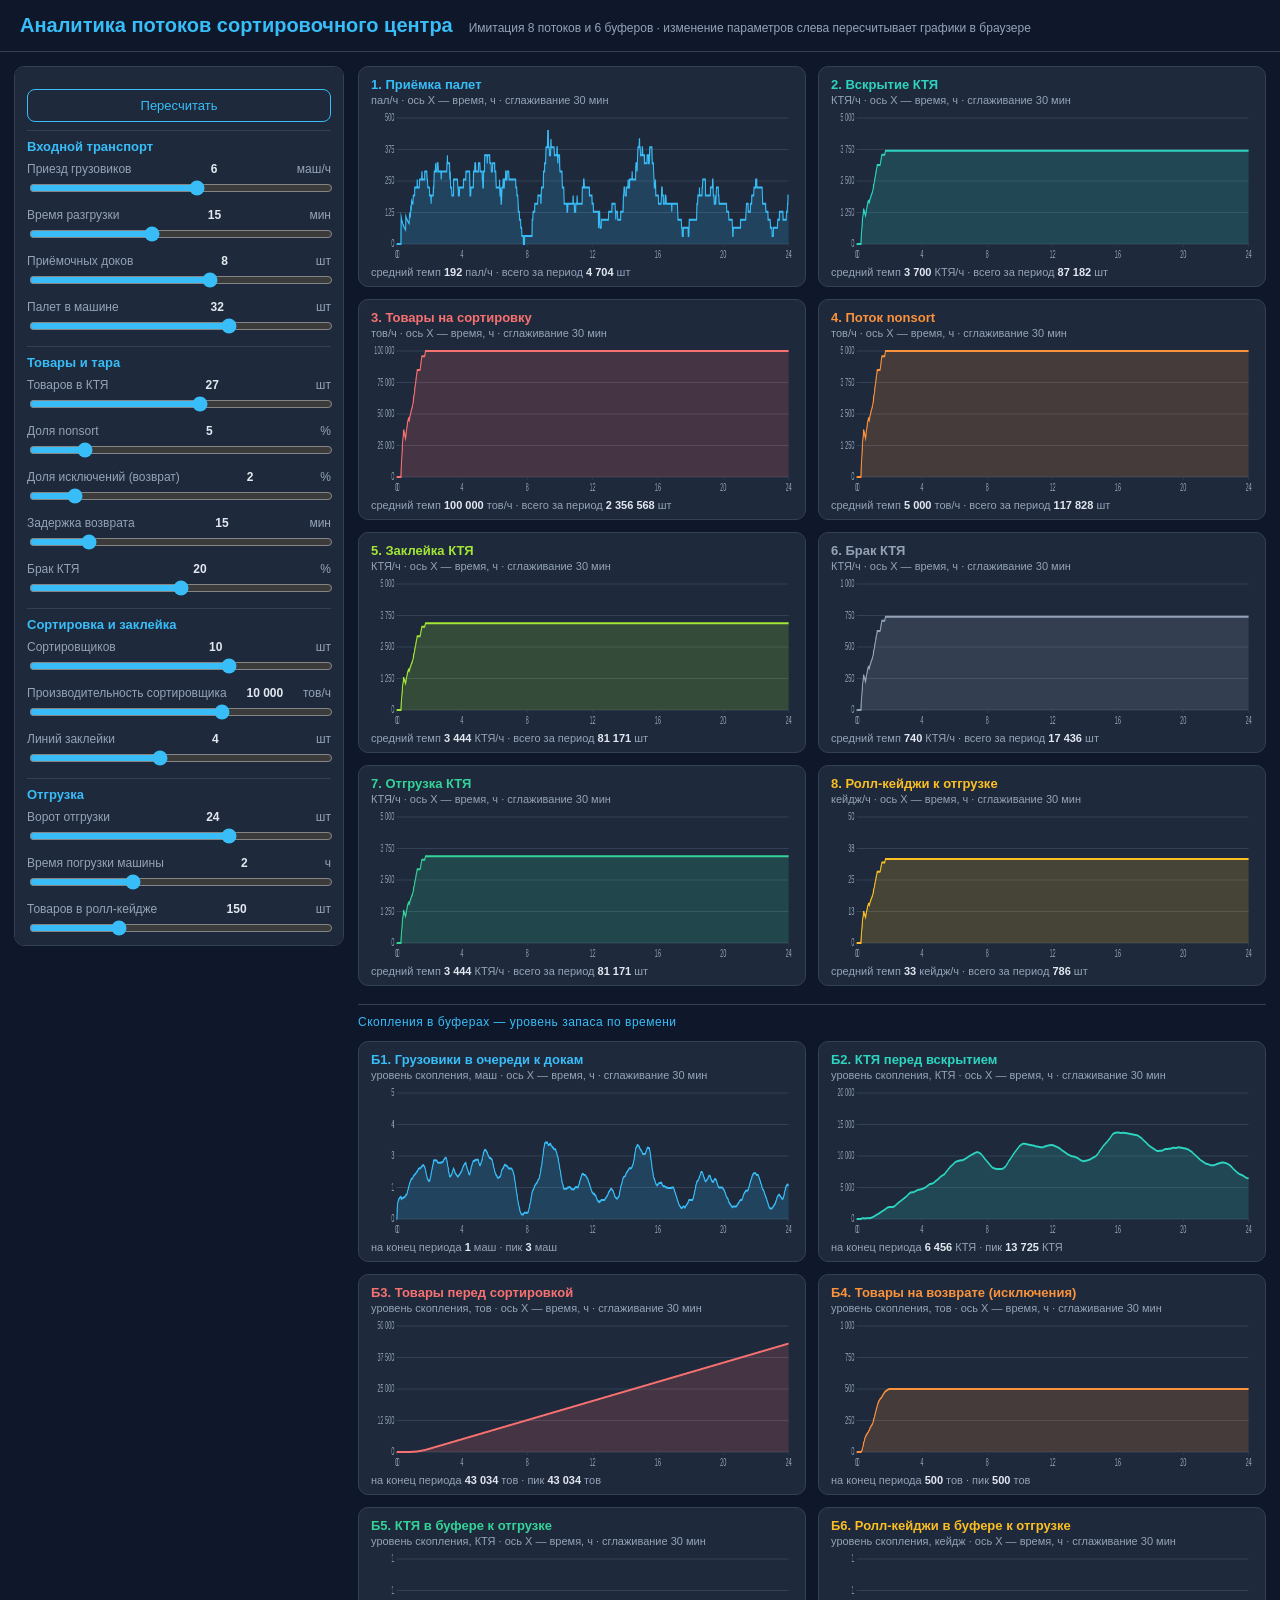
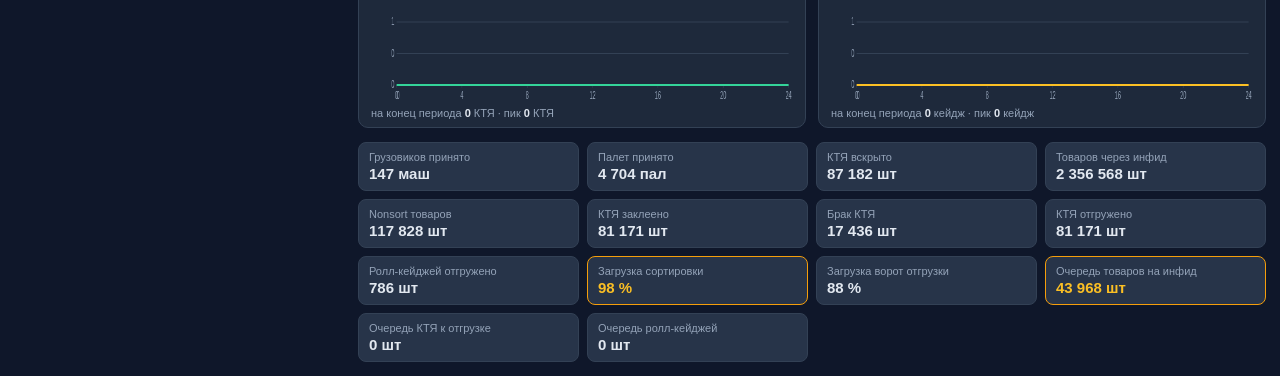
==== versions/01.08.26/resources/specification-artifacts/graph-analitics/index.html @ 2f0e7303 "add version 01.08.26" ====
<!DOCTYPE html>
<html lang="ru">
<head>
<meta charset="utf-8">
<meta name="viewport" content="width=device-width, initial-scale=1">
<title>Аналитика потоков сортировочного центра</title>
<style>
  :root{
    --bg:#0f172a; --panel:#1e293b; --panel2:#273449; --line:#334155;
    --text:#e2e8f0; --muted:#94a3b8; --accent:#38bdf8;
  }
  *{box-sizing:border-box}
  body{margin:0;font-family:"Segoe UI",Arial,sans-serif;background:var(--bg);color:var(--text)}
  header{padding:14px 20px;border-bottom:1px solid var(--line);display:flex;align-items:baseline;gap:16px;flex-wrap:wrap}
  header h1{margin:0;font-size:20px;color:var(--accent)}
  header p{margin:0;font-size:12px;color:var(--muted)}
  .layout{display:flex;gap:14px;padding:14px;align-items:flex-start;flex-wrap:wrap}
  aside{width:330px;flex-shrink:0;background:var(--panel);border:1px solid var(--line);border-radius:10px;padding:12px;position:sticky;top:10px;max-height:calc(100vh - 20px);overflow-y:auto}
  aside h2{margin:0 0 6px;font-size:13px;color:var(--accent)}
  .grp{border-top:1px solid var(--line);padding-top:8px;margin-top:8px}
  .ctrl{margin:8px 0}
  .ctrl label{display:flex;justify-content:space-between;font-size:12px;color:var(--muted);margin-bottom:2px}
  .ctrl label b{color:var(--text)}
  .ctrl input[type=range]{width:100%;accent-color:var(--accent)}
  .chk{font-size:12px;color:var(--muted);display:flex;align-items:center;gap:6px;margin:6px 0}
  .chk input{accent-color:var(--accent)}
  main{flex:1;min-width:640px}
  .grid{display:grid;grid-template-columns:repeat(auto-fill,minmax(380px,1fr));gap:12px}
  .sec{grid-column:1/-1;margin:6px 0 0;font-size:12px;color:var(--accent);letter-spacing:.5px;border-top:1px solid var(--line);padding-top:10px}
  .card{background:var(--panel);border:1px solid var(--line);border-radius:10px;padding:10px 12px 8px;position:relative}
  .card h3{margin:0 0 2px;font-size:13px;font-weight:600}
  .card .sub{font-size:11px;color:var(--muted);margin-bottom:6px}
  .card canvas{width:100%;height:150px;display:block;cursor:crosshair}
  .card .sum{font-size:11px;color:var(--muted);margin-top:4px}
  .card .sum b{color:var(--text)}
  #tooltip{position:fixed;pointer-events:none;background:#0b1220;border:1px solid var(--accent);border-radius:6px;padding:6px 10px;font-size:12px;display:none;z-index:50}
  .stats{display:grid;grid-template-columns:repeat(auto-fill,minmax(200px,1fr));gap:8px;margin-top:14px}
  .chip{background:var(--panel2);border:1px solid var(--line);border-radius:8px;padding:8px 10px;font-size:11px;color:var(--muted)}
  .chip b{display:block;font-size:15px;color:var(--text);margin-top:2px}
  .chip.warn{border-color:#f59e0b}
  .chip.warn b{color:#fbbf24}
  .btn{width:100%;padding:8px;border:1px solid var(--accent);background:transparent;color:var(--accent);border-radius:8px;cursor:pointer;font-size:13px;margin-top:10px}
  .btn:hover{background:var(--accent);color:#0b1220}
  ::-webkit-scrollbar{width:8px;height:8px}
  ::-webkit-scrollbar-thumb{background:var(--line);border-radius:4px}
</style>
</head>
<body>
<header>
  <h1>Аналитика потоков сортировочного центра</h1>
  <p>Имитация 8 потоков и 6 буферов · изменение параметров слева пересчитывает графики в браузере</p>
</header>

<div class="layout">
  <aside id="controls">
    <button class="btn" onclick="run(true)">Пересчитать</button>
    <div class="grp">
      <h2>Входной транспорт</h2>
      <div class="ctrl"><label>Приезд грузовиков <b id="v1">6</b> маш/ч</label><input type="range" id="p1" min="1" max="10" step="1" value="6" oninput="slider(1,this.value)"></div>
      <div class="ctrl"><label>Время разгрузки <b id="v2">15</b> мин</label><input type="range" id="p2" min="5" max="30" step="1" value="15" oninput="slider(2,this.value)"></div>
      <div class="ctrl"><label>Приёмочных доков <b id="v3">8</b> шт</label><input type="range" id="p3" min="2" max="12" step="1" value="8" oninput="slider(3,this.value)"></div>
      <div class="ctrl"><label>Палет в машине <b id="v4">32</b> шт</label><input type="range" id="p4" min="16" max="40" step="4" value="32" oninput="slider(4,this.value)"></div>
    </div>
    <div class="grp">
      <h2>Товары и тара</h2>
      <div class="ctrl"><label>Товаров в КТЯ <b id="v5">27</b> шт</label><input type="range" id="p5" min="10" max="40" step="1" value="27" oninput="slider(5,this.value)"></div>
      <div class="ctrl"><label>Доля nonsort <b id="v6">5</b> %</label><input type="range" id="p6" min="0" max="30" step="1" value="5" oninput="slider(6,this.value)"></div>
      <div class="ctrl"><label>Доля исключений (возврат) <b id="v7">2</b> %</label><input type="range" id="p7" min="0" max="15" step="1" value="2" oninput="slider(7,this.value)"></div>
      <div class="ctrl"><label>Задержка возврата <b id="v8">15</b> мин</label><input type="range" id="p8" min="5" max="60" step="5" value="15" oninput="slider(8,this.value)"></div>
      <div class="ctrl"><label>Брак КТЯ <b id="v9">20</b> %</label><input type="range" id="p9" min="0" max="40" step="1" value="20" oninput="slider(9,this.value)"></div>
    </div>
    <div class="grp">
      <h2>Сортировка и заклейка</h2>
      <div class="ctrl"><label>Сортировщиков <b id="v10">10</b> шт</label><input type="range" id="p10" min="2" max="14" step="1" value="10" oninput="slider(10,this.value)"></div>
      <div class="ctrl"><label>Производительность сортировщика <b id="v11">10 000</b> тов/ч</label><input type="range" id="p11" min="1000" max="15000" step="500" value="10000" oninput="slider(11,this.value)"></div>
      <div class="ctrl"><label>Линий заклейки <b id="v12">4</b> шт</label><input type="range" id="p12" min="1" max="8" step="1" value="4" oninput="slider(12,this.value)"></div>
    </div>
    <div class="grp">
      <h2>Отгрузка</h2>
      <div class="ctrl"><label>Ворот отгрузки <b id="v13">24</b> шт</label><input type="range" id="p13" min="8" max="32" step="1" value="24" oninput="slider(13,this.value)"></div>
      <div class="ctrl"><label>Время погрузки машины <b id="v14">2</b> ч</label><input type="range" id="p14" min="1" max="4" step="0.5" value="2" oninput="slider(14,this.value)"></div>
      <div class="ctrl"><label>Товаров в ролл-кейдже <b id="v15">150</b> шт</label><input type="range" id="p15" min="50" max="400" step="10" value="150" oninput="slider(15,this.value)"></div>
    </div>
    <div class="grp">
      <h2>Симуляция</h2>
      <div class="ctrl"><label>Часов симуляции <b id="v16">24</b> ч</label><input type="range" id="p16" min="4" max="48" step="1" value="24" oninput="slider(16,this.value)"></div>
      <label class="chk"><input type="checkbox" id="p17" checked onchange="schedule()"> Случайные колебания прибытия</label>
    </div>
  </aside>

  <main>
    <div class="grid" id="grid"></div>
    <div class="stats" id="stats"></div>
  </main>
</div>

<div id="tooltip"></div>

<script>
"use strict";

var CHARTS = [
  { id:"ch1",  title:"1. Приёмка палет",            unit:"пал/ч",    color:"#38bdf8" },
  { id:"ch2",  title:"2. Вскрытие КТЯ",             unit:"КТЯ/ч",    color:"#2dd4bf" },
  { id:"ch3",  title:"3. Товары на сортировку",     unit:"тов/ч",    color:"#f87171" },
  { id:"ch4",  title:"4. Поток nonsort",            unit:"тов/ч",    color:"#fb923c" },
  { id:"ch5",  title:"5. Заклейка КТЯ",             unit:"КТЯ/ч",    color:"#a3e635" },
  { id:"ch6",  title:"6. Брак КТЯ",                 unit:"КТЯ/ч",    color:"#94a3b8" },
  { id:"ch7",  title:"7. Отгрузка КТЯ",             unit:"КТЯ/ч",    color:"#34d399" },
  { id:"ch8",  title:"8. Ролл-кейджи к отгрузке",   unit:"кейдж/ч",  color:"#fbbf24" }
];

var BUFFER_CHARTS = [
  { id:"bf1", title:"Б1. Грузовики в очереди к докам",     unit:"маш",   color:"#38bdf8" },
  { id:"bf2", title:"Б2. КТЯ перед вскрытием",             unit:"КТЯ",   color:"#2dd4bf" },
  { id:"bf3", title:"Б3. Товары перед сортировкой",        unit:"тов",   color:"#f87171" },
  { id:"bf4", title:"Б4. Товары на возврате (исключения)", unit:"тов",   color:"#fb923c" },
  { id:"bf5", title:"Б5. КТЯ в буфере к отгрузке",         unit:"КТЯ",   color:"#34d399" },
  { id:"bf6", title:"Б6. Ролл-кейджи в буфере к отгрузке", unit:"кейдж", color:"#fbbf24" }
];

var grid = document.getElementById("grid");
function createCards(list, level){
  list.forEach(function(c){
    var card = document.createElement("div");
    card.className = "card";
    card.innerHTML = '<h3 style="color:'+c.color+'">'+c.title+'</h3>'+
      '<div class="sub">'+(level?"уровень скопления, ":"")+c.unit+' · ось X — время, ч · сглаживание 30 мин</div>'+
      '<canvas id="'+c.id+'" width="760" height="150"></canvas>'+
      '<div class="sum" id="sum-'+c.id+'"></div>';
    grid.appendChild(card);
  });
}
createCards(CHARTS, false);
var sec = document.createElement("div");
sec.className = "sec";
sec.textContent = "Скопления в буферах — уровень запаса по времени";
grid.appendChild(sec);
createCards(BUFFER_CHARTS, true);

function v(i){ return document.getElementById("p"+i).value; }
function ck(i){ return document.getElementById("p"+i).checked; }

function slider(i,val){
  var el = document.getElementById("v"+i);
  el.textContent = (i===11) ? (+val).toLocaleString("ru-RU") : val;
  schedule();
}

var timer = null;
function schedule(){ clearTimeout(timer); timer = setTimeout(function(){ run(false); }, 200); }

function run(force){
  var p = {
    trucksPerHour: +v(1), unloadMin: +v(2), docks: +v(3), palletsPerTruck: +v(4),
    itemsPerBox: +v(5), nonsortFrac: +v(6)/100, excFrac: +v(7)/100, retDelay: +v(8),
    scrapFrac: +v(9)/100, sorters: +v(10), sorterRate: +v(11), tapingLines: +v(12),
    gates: +v(13), loadHours: +v(14), itemsPerCage: +v(15), simHours: +v(16),
    random: ck(17)
  };
  var res = simulate(p);
  render(res, p);
}

function poisson(lambda){
  var L = Math.exp(-lambda), k = 0, prod = 1;
  do { k++; prod *= Math.random(); } while (prod > L);
  return k - 1;
}

function simulate(p){
  var dt = 1/60, minutes = p.simHours*60;
  var data = CHARTS.map(function(){ return new Array(minutes).fill(0); });
  var bufs = BUFFER_CHARTS.map(function(){ return new Array(minutes).fill(0); });

  var dockBusy = [], truckQueue = [];
  var nextArrival = p.random ? null : 60/p.trucksPerHour;
  var returnLoop = [];
  var cageStock = 0, boxStock = 0, unopened = 0;
  var openCapMin = 3700*dt;
  var sortCapMin = p.sorters*p.sorterRate*dt;
  var tapeCapMin = p.tapingLines*1000*dt;
  var trucksPerMin = p.gates/p.loadHours/60;
  var boxPerTruck = 16*20, cagesPerTruck = 16;
  var shipBoxCap = trucksPerMin*boxPerTruck;
  var shipCageCap = trucksPerMin*cagesPerTruck;

  var totalTrucks = 0, totalSortCap = 0, totalSortTaken = 0, totalShipCap = 0, totalShipTaken = 0;
  var qItems = 0, qBoxes = 0, qCages = 0, qPallets = 0;

  for(var t=0; t<minutes; t++){
    if(p.random){
      var k = poisson(p.trucksPerHour*dt);
      for(var a=0;a<k;a++){ truckQueue.push(t+p.unloadMin); totalTrucks++; }
    }
    else if(t >= nextArrival){ truckQueue.push(t+p.unloadMin); totalTrucks++; nextArrival += 60/p.trucksPerHour; }

    while(truckQueue.length && dockBusy.length < p.docks){
      var e = truckQueue.shift();
      if(e <= t) e = t + p.unloadMin;
      dockBusy.push(e);
    }
    var palletsOut = 0;
    for(var d=dockBusy.length-1; d>=0; d--){
      if(dockBusy[d] <= t){ dockBusy.splice(d,1); palletsOut += p.palletsPerTruck; }
    }
    qPallets += palletsOut;
    data[0][t] = palletsOut*60;

    unopened += palletsOut*20;
    var opened = Math.min(unopened, openCapMin);
    unopened -= opened;
    data[1][t] = opened*60;
    data[5][t] = opened*p.scrapFrac*60;

    qItems += opened*p.itemsPerBox;
    var take = Math.min(qItems, sortCapMin);
    qItems -= take;
    totalSortCap += sortCapMin;
    totalSortTaken += take;
    data[2][t] = take*60;

    var exc = take*p.excFrac;
    var nons = take*p.nonsortFrac;
    var sorted = take - exc - nons;
    if(exc > 0) returnLoop.push({ at: t + p.retDelay, qty: exc });
    for(var r=returnLoop.length-1; r>=0; r--){
      if(returnLoop[r].at <= t){ qItems += returnLoop[r].qty; returnLoop.splice(r,1); }
    }
    data[3][t] = nons*60;

    cageStock += nons/p.itemsPerCage;
    var cagesOut = Math.min(cageStock, shipCageCap);
    cageStock -= cagesOut;
    data[7][t] = cagesOut*60;

    boxStock += sorted/p.itemsPerBox;
    var taped = Math.min(boxStock, tapeCapMin);
    data[4][t] = taped*60;

    var shipped = Math.min(boxStock, shipBoxCap);
    boxStock -= shipped;
    totalShipCap += shipBoxCap;
    totalShipTaken += shipped;
    data[6][t] = shipped*60;
    qBoxes = boxStock;
    qCages = cageStock;
    bufs[0][t] = truckQueue.length + dockBusy.length;
    bufs[1][t] = unopened;
    bufs[2][t] = qItems;
    var retQ = 0;
    for(var rr=0; rr<returnLoop.length; rr++) retQ += returnLoop[rr].qty;
    bufs[3][t] = retQ;
    bufs[4][t] = boxStock;
    bufs[5][t] = cageStock;
  }

  var sum = function(arr){ return arr.reduce(function(a,x){ return a+x; }, 0)/60; };
  return {
    data: data,
    totals: {
      trucks: totalTrucks,
      pallets: sum(data[0]),
      boxesIn: sum(data[1]),
      items: sum(data[2]),
      nons: sum(data[3]),
      taped: sum(data[4]),
      scrap: sum(data[5]),
      shippedBox: sum(data[6]),
      cages: sum(data[7])
    },
    queues: { pallets: qPallets, items: qItems, boxes: qBoxes, cages: qCages },
    bufs: bufs,
    util: { sort: totalSortCap ? totalSortTaken/totalSortCap : 0, ship: totalShipCap ? totalShipTaken/totalShipCap : 0 }
  };
}

function smooth(arr, w){
  var out = new Array(arr.length).fill(0);
  var acc = 0;
  for(var i=0;i<arr.length;i++){
    acc += arr[i];
    if(i >= w) acc -= arr[i-w];
    out[i] = acc/Math.min(i+1, w);
  }
  return out;
}

function render(res, p){
  CHARTS.forEach(function(c, i){
    var cv = document.getElementById(c.id);
    var ctx = cv.getContext("2d");
    var w = Math.min(60, Math.max(10, Math.round(res.data[i].length/10)));
    cv._raw = res.data[i];
    cv._sm = smooth(res.data[i], w);
    cv._hours = p.simHours;
    cv._unit = c.unit;
    cv._color = c.color;
    cv._hover = null;
    drawChart(ctx, cv);
    var avg = cv._sm[cv._sm.length-1];
    document.getElementById("sum-"+c.id).innerHTML =
      "средний темп <b>"+Math.round(avg).toLocaleString("ru-RU")+"</b> " + c.unit +
      " · всего за период <b>"+Math.round(res.totals[["pallets","boxesIn","items","nons","taped","scrap","shippedBox","cages"][i]]).toLocaleString("ru-RU")+"</b> шт";
  });
  BUFFER_CHARTS.forEach(function(c, i){
    var cv = document.getElementById(c.id);
    var ctx = cv.getContext("2d");
    var w = Math.min(60, Math.max(10, Math.round(res.bufs[i].length/10)));
    cv._raw = res.bufs[i];
    cv._sm = smooth(res.bufs[i], w);
    cv._hours = p.simHours;
    cv._unit = c.unit;
    cv._color = c.color;
    cv._hover = null;
    cv._mode = "level";
    drawChart(ctx, cv);
    var last = cv._sm[cv._sm.length-1], peak = 0;
    for(var j=0;j<cv._sm.length;j++) if(cv._sm[j]>peak) peak = cv._sm[j];
    document.getElementById("sum-"+c.id).innerHTML =
      "на конец периода <b>"+Math.round(last).toLocaleString("ru-RU")+"</b> "+c.unit +
      " · пик <b>"+Math.round(peak).toLocaleString("ru-RU")+"</b> "+c.unit;
  });
  renderStats(res);
}

function renderStats(res){
  var s = document.getElementById("stats");
  var chip = function(label, val, warn){
    return '<div class="chip'+(warn?" warn":"")+'">'+label+'<b>'+val+'</b></div>';
  };
  var q = res.queues, u = res.util;
  s.innerHTML =
    chip("Грузовиков принято", res.totals.trucks.toLocaleString("ru-RU")+" маш") +
    chip("Палет принято", Math.round(res.totals.pallets).toLocaleString("ru-RU")+" пал") +
    chip("КТЯ вскрыто", Math.round(res.totals.boxesIn).toLocaleString("ru-RU")+" шт") +
    chip("Товаров через инфид", Math.round(res.totals.items).toLocaleString("ru-RU")+" шт") +
    chip("Nonsort товаров", Math.round(res.totals.nons).toLocaleString("ru-RU")+" шт") +
    chip("КТЯ заклеено", Math.round(res.totals.taped).toLocaleString("ru-RU")+" шт") +
    chip("Брак КТЯ", Math.round(res.totals.scrap).toLocaleString("ru-RU")+" шт") +
    chip("КТЯ отгружено", Math.round(res.totals.shippedBox).toLocaleString("ru-RU")+" шт") +
    chip("Ролл-кейджей отгружено", Math.round(res.totals.cages).toLocaleString("ru-RU")+" шт") +
    chip("Загрузка сортировки", Math.round(u.sort*100)+" %", u.sort > 0.95) +
    chip("Загрузка ворот отгрузки", Math.round(u.ship*100)+" %", u.ship > 0.95) +
    chip("Очередь товаров на инфид", Math.round(q.items).toLocaleString("ru-RU")+" шт", q.items > 0) +
    chip("Очередь КТЯ к отгрузке", Math.round(q.boxes).toLocaleString("ru-RU")+" шт", q.boxes > 0) +
    chip("Очередь ролл-кейджей", Math.round(q.cages).toLocaleString("ru-RU")+" шт", q.cages > 0);
}

function drawChart(ctx, cv){
  var w = cv.width, h = cv.height;
  var ml = 46, mr = 8, mt = 6, mb = 18;
  ctx.clearRect(0, 0, w, h);
  var d = cv._sm, hours = cv._hours;
  if(!d || !d.length) return;
  var max = 1;
  for(var i=0;i<d.length;i++) if(d[i]>max) max = d[i];
  max = niceMax(max);
  var iw = w-ml-mr, ih = h-mt-mb;
  var X = function(i){ return ml + (i/(d.length-1))*iw; };
  var Y = function(val){ return mt + ih - val/max*ih; };

  ctx.strokeStyle = "#334155"; ctx.fillStyle = "#94a3b8";
  ctx.lineWidth = 1; ctx.font = "10px Segoe UI, Arial";
  for(var g=0; g<=4; g++){
    var val = max/4*g, y = Y(val);
    ctx.beginPath(); ctx.moveTo(ml,y); ctx.lineTo(w-mr,y); ctx.stroke();
    ctx.textAlign = "right"; ctx.fillText(Math.round(val).toLocaleString("ru-RU"), ml-4, y+3);
  }
  ctx.textAlign = "center";
  var step = hours/6;
  for(var t=0; t<=6; t++){
    var hx = Math.round(t*step*10)/10, xi = ml + t/6*iw;
    ctx.beginPath(); ctx.moveTo(xi, mt+ih); ctx.lineTo(xi, mt+ih+3); ctx.stroke();
    ctx.fillText(hx.toLocaleString("ru-RU"), xi, h-4);
  }
  ctx.textAlign = "left"; ctx.fillText("0", ml, h-4);

  ctx.globalAlpha = 0.18;
  ctx.fillStyle = cv._color;
  ctx.beginPath(); ctx.moveTo(ml, mt+ih);
  for(var i2=0;i2<d.length;i2++) ctx.lineTo(X(i2), Y(d[i2]));
  ctx.lineTo(w-mr, mt+ih); ctx.closePath(); ctx.fill();
  ctx.globalAlpha = 1;

  ctx.lineWidth = 2;
  ctx.strokeStyle = cv._color;
  ctx.beginPath();
  for(var i3=0;i3<d.length;i3++){
    var px = X(i3), py = Y(d[i3]);
    if(i3===0) ctx.moveTo(px,py); else ctx.lineTo(px,py);
  }
  ctx.stroke();

  if(cv._hover !== null && cv._hover >= 0){
    var hx2 = X(cv._hover), hy = Y(d[cv._hover]);
    ctx.strokeStyle = "#f8fafc"; ctx.setLineDash([3,3]);
    ctx.beginPath(); ctx.moveTo(hx2, mt); ctx.lineTo(hx2, mt+ih); ctx.stroke();
    ctx.setLineDash([]);
    ctx.fillStyle = "#f8fafc";
    ctx.beginPath(); ctx.arc(hx2, hy, 3.5, 0, 7); ctx.fill();
  }
}

function niceMax(m){
  var p = Math.pow(10, Math.floor(Math.log10(m)));
  var n = m/p;
  var r = n<=1?1 : n<=2?2 : n<=2.5?2.5 : n<=5?5 : 10;
  return r*p;
}

document.addEventListener("mousemove", function(e){
  var tt = document.getElementById("tooltip");
  var hit = false;
  document.querySelectorAll("canvas").forEach(function(cv){
    var r = cv.getBoundingClientRect();
    if(e.clientX >= r.left && e.clientX <= r.right && e.clientY >= r.top && e.clientY <= r.bottom && cv._sm){
      var px = e.clientX - r.left;
      var k = px/r.width*cv.width;
      var iw = cv.width - 46 - 8;
      var idx = Math.max(0, Math.min(cv._sm.length-1, Math.round((k-46)/iw*(cv._sm.length-1))));
      if(cv._hover !== idx){
        cv._hover = idx;
        drawChart(cv.getContext("2d"), cv);
      }
      tt.style.display = "block";
      tt.style.left = (e.clientX + 14) + "px";
      tt.style.top = (e.clientY + 14) + "px";
      tt.innerHTML = "t = " + (idx/60).toFixed(1) + " ч · " +
        (cv._mode === "level"
          ? "уровень <b>" + Math.round(cv._sm[idx]).toLocaleString("ru-RU") + "</b> " + cv._unit
          : cv._unit + " <b>" + Math.round(cv._sm[idx]).toLocaleString("ru-RU") + "</b>" +
            " · итого <b>" + Math.round(cv._raw.slice(0, idx+1).reduce(function(a,x){return a+x;},0)/60).toLocaleString("ru-RU") + "</b> шт");
      hit = true;
    } else if(cv._hover !== null){
      cv._hover = null;
      drawChart(cv.getContext("2d"), cv);
    }
  });
  if(!hit) tt.style.display = "none";
});

run(false);
</script>
</body>
</html>
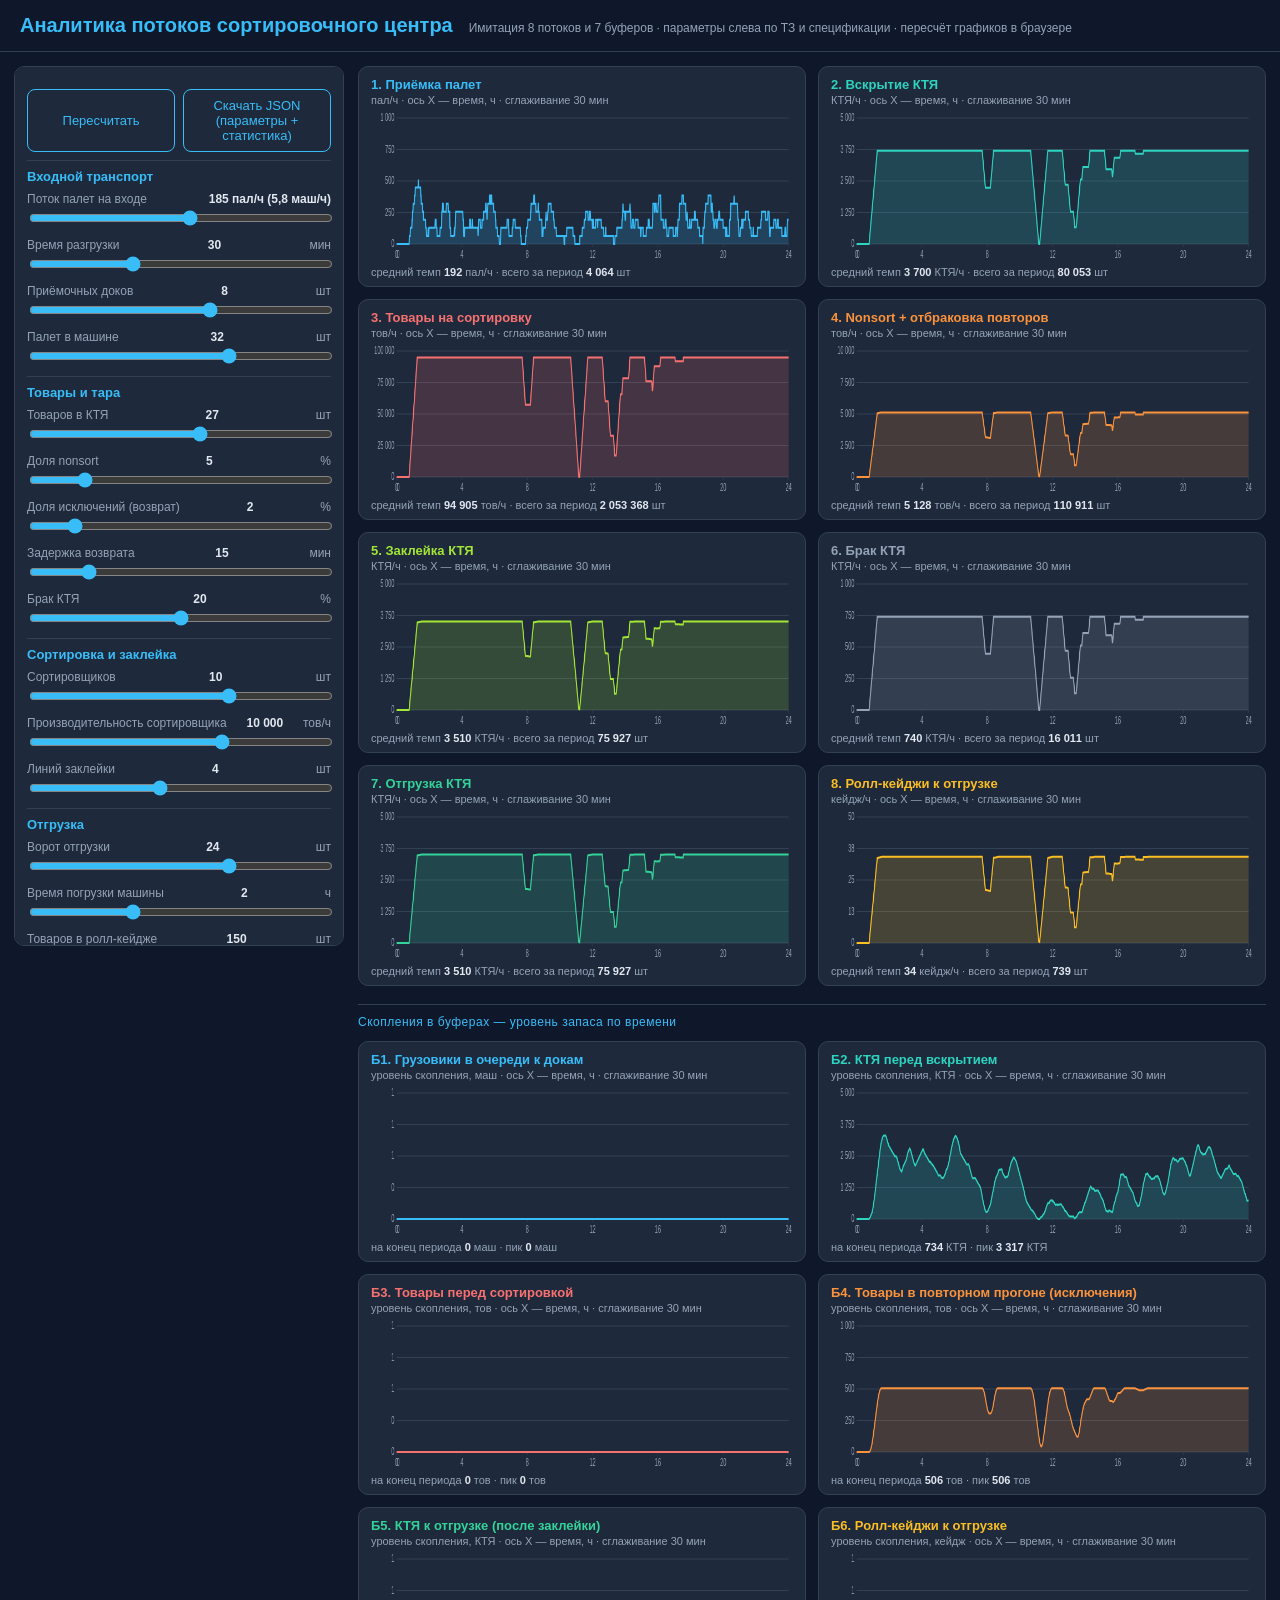
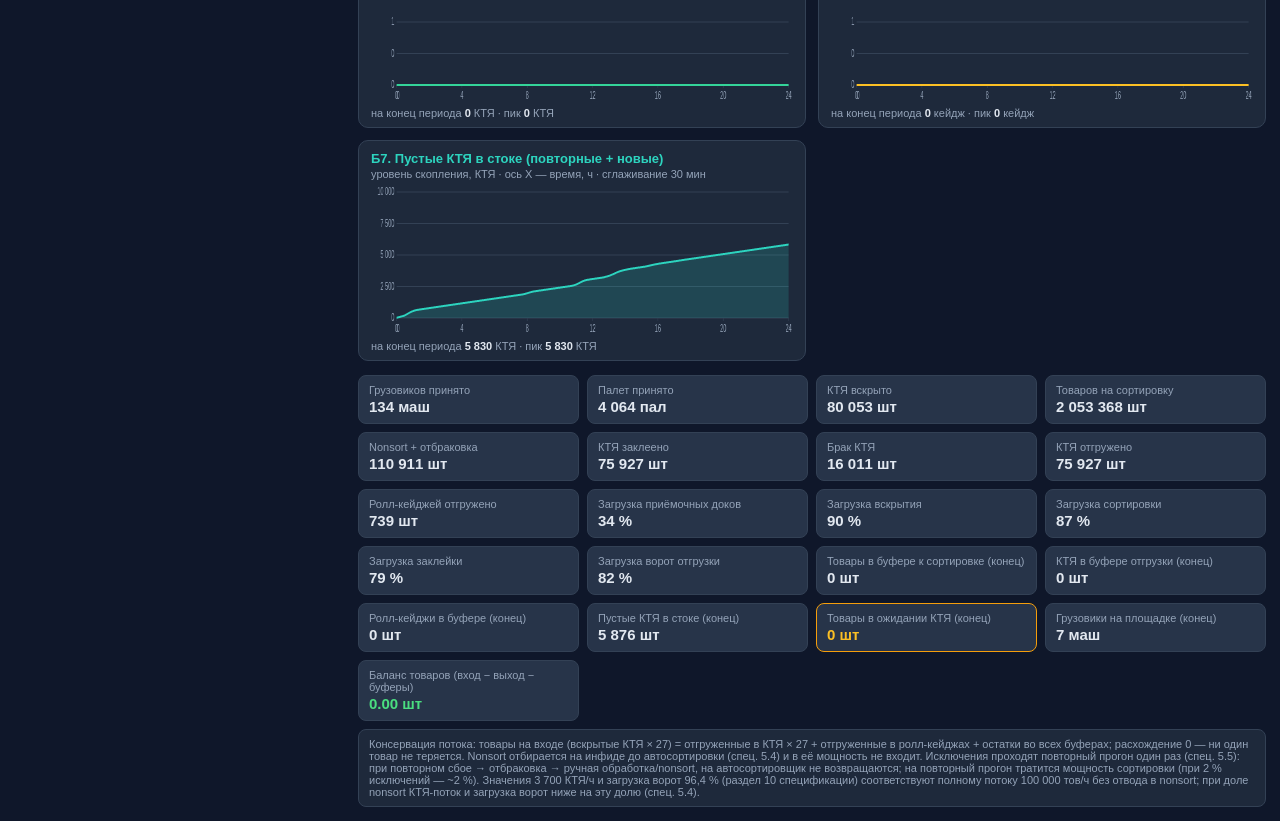
==== commit 39594277: "fix index.html" ====
--- a/versions/01.08.26/resources/specification-artifacts/graph-analitics/index.html
+++ b/versions/01.08.26/resources/specification-artifacts/graph-analitics/index.html
@@ -39,7 +39,11 @@
   .chip b{display:block;font-size:15px;color:var(--text);margin-top:2px}
   .chip.warn{border-color:#f59e0b}
   .chip.warn b{color:#fbbf24}
-  .btn{width:100%;padding:8px;border:1px solid var(--accent);background:transparent;color:var(--accent);border-radius:8px;cursor:pointer;font-size:13px;margin-top:10px}
+  .chip.ok b{color:#4ade80}
+  .note{grid-column:1/-1;font-size:11px;color:var(--muted);background:var(--panel);border:1px solid var(--line);border-radius:8px;padding:8px 10px}
+  .btn-row{display:flex;gap:8px;margin-top:10px}
+  .btn-row .btn{margin-top:0;flex:1}
+  .btn{width:100%;padding:8px;border:1px solid var(--accent);background:transparent;color:var(--accent);border-radius:8px;cursor:pointer;font-size:13px}
   .btn:hover{background:var(--accent);color:#0b1220}
   ::-webkit-scrollbar{width:8px;height:8px}
   ::-webkit-scrollbar-thumb{background:var(--line);border-radius:4px}
@@ -48,16 +52,19 @@
 <body>
 <header>
   <h1>Аналитика потоков сортировочного центра</h1>
-  <p>Имитация 8 потоков и 6 буферов · изменение параметров слева пересчитывает графики в браузере</p>
+  <p>Имитация 8 потоков и 7 буферов · параметры слева по ТЗ и спецификации · пересчёт графиков в браузере</p>
 </header>
 
 <div class="layout">
   <aside id="controls">
-    <button class="btn" onclick="run(true)">Пересчитать</button>
+    <div class="btn-row">
+      <button class="btn" onclick="run(true)">Пересчитать</button>
+      <button class="btn" onclick="exportJson()">Скачать JSON (параметры + статистика)</button>
+    </div>
     <div class="grp">
       <h2>Входной транспорт</h2>
-      <div class="ctrl"><label>Приезд грузовиков <b id="v1">6</b> маш/ч</label><input type="range" id="p1" min="1" max="10" step="1" value="6" oninput="slider(1,this.value)"></div>
-      <div class="ctrl"><label>Время разгрузки <b id="v2">15</b> мин</label><input type="range" id="p2" min="5" max="30" step="1" value="15" oninput="slider(2,this.value)"></div>
+      <div class="ctrl"><label>Поток палет на входе <b id="v1">185 пал/ч (5,8 маш/ч)</b></label><input type="range" id="p1" min="100" max="260" step="5" value="185" oninput="slider(1,this.value)"></div>
+      <div class="ctrl"><label>Время разгрузки <b id="v2">30</b> мин</label><input type="range" id="p2" min="15" max="60" step="5" value="30" oninput="slider(2,this.value)"></div>
       <div class="ctrl"><label>Приёмочных доков <b id="v3">8</b> шт</label><input type="range" id="p3" min="2" max="12" step="1" value="8" oninput="slider(3,this.value)"></div>
       <div class="ctrl"><label>Палет в машине <b id="v4">32</b> шт</label><input type="range" id="p4" min="16" max="40" step="4" value="32" oninput="slider(4,this.value)"></div>
     </div>
@@ -103,7 +110,7 @@
   { id:"ch1",  title:"1. Приёмка палет",            unit:"пал/ч",    color:"#38bdf8" },
   { id:"ch2",  title:"2. Вскрытие КТЯ",             unit:"КТЯ/ч",    color:"#2dd4bf" },
   { id:"ch3",  title:"3. Товары на сортировку",     unit:"тов/ч",    color:"#f87171" },
-  { id:"ch4",  title:"4. Поток nonsort",            unit:"тов/ч",    color:"#fb923c" },
+  { id:"ch4",  title:"4. Nonsort + отбраковка повторов",  unit:"тов/ч",    color:"#fb923c" },
   { id:"ch5",  title:"5. Заклейка КТЯ",             unit:"КТЯ/ч",    color:"#a3e635" },
   { id:"ch6",  title:"6. Брак КТЯ",                 unit:"КТЯ/ч",    color:"#94a3b8" },
   { id:"ch7",  title:"7. Отгрузка КТЯ",             unit:"КТЯ/ч",    color:"#34d399" },
@@ -111,12 +118,13 @@
 ];
 
 var BUFFER_CHARTS = [
-  { id:"bf1", title:"Б1. Грузовики в очереди к докам",     unit:"маш",   color:"#38bdf8" },
-  { id:"bf2", title:"Б2. КТЯ перед вскрытием",             unit:"КТЯ",   color:"#2dd4bf" },
-  { id:"bf3", title:"Б3. Товары перед сортировкой",        unit:"тов",   color:"#f87171" },
-  { id:"bf4", title:"Б4. Товары на возврате (исключения)", unit:"тов",   color:"#fb923c" },
-  { id:"bf5", title:"Б5. КТЯ в буфере к отгрузке",         unit:"КТЯ",   color:"#34d399" },
-  { id:"bf6", title:"Б6. Ролл-кейджи в буфере к отгрузке", unit:"кейдж", color:"#fbbf24" }
+  { id:"bf1", title:"Б1. Грузовики в очереди к докам",      unit:"маш",   color:"#38bdf8" },
+  { id:"bf2", title:"Б2. КТЯ перед вскрытием",              unit:"КТЯ",   color:"#2dd4bf" },
+  { id:"bf3", title:"Б3. Товары перед сортировкой",         unit:"тов",   color:"#f87171" },
+  { id:"bf4", title:"Б4. Товары в повторном прогоне (исключения)",  unit:"тов",   color:"#fb923c" },
+  { id:"bf5", title:"Б5. КТЯ к отгрузке (после заклейки)",  unit:"КТЯ",   color:"#34d399" },
+  { id:"bf6", title:"Б6. Ролл-кейджи к отгрузке",           unit:"кейдж", color:"#fbbf24" },
+  { id:"bf7", title:"Б7. Пустые КТЯ в стоке (повторные + новые)", unit:"КТЯ", color:"#2dd4bf" }
 ];
 
 var grid = document.getElementById("grid");
@@ -143,23 +151,124 @@
 
 function slider(i,val){
   var el = document.getElementById("v"+i);
-  el.textContent = (i===11) ? (+val).toLocaleString("ru-RU") : val;
+  if(i===1 || i===4){
+    var pal = +v(1), perTruck = +v(4);
+    var tph = pal/perTruck;
+    document.getElementById("v1").textContent = pal.toLocaleString("ru-RU")+" пал/ч ("+tph.toFixed(1)+" маш/ч)";
+    if(i===4) el.textContent = perTruck+" шт";
+  } else if(i===11){
+    el.textContent = (+val).toLocaleString("ru-RU");
+  } else {
+    el.textContent = val;
+  }
   schedule();
 }
 
 var timer = null;
 function schedule(){ clearTimeout(timer); timer = setTimeout(function(){ run(false); }, 200); }
 
+var lastParams = null, lastResult = null;
+
 function run(force){
   var p = {
-    trucksPerHour: +v(1), unloadMin: +v(2), docks: +v(3), palletsPerTruck: +v(4),
+    palletsPerHour: +v(1), unloadMin: +v(2), docks: +v(3), palletsPerTruck: +v(4),
     itemsPerBox: +v(5), nonsortFrac: +v(6)/100, excFrac: +v(7)/100, retDelay: +v(8),
     scrapFrac: +v(9)/100, sorters: +v(10), sorterRate: +v(11), tapingLines: +v(12),
     gates: +v(13), loadHours: +v(14), itemsPerCage: +v(15), simHours: +v(16),
     random: ck(17)
   };
   var res = simulate(p);
+  lastParams = p; lastResult = res;
   render(res, p);
+}
+
+function exportJson(){
+  if(!lastParams || !lastResult) run(false);
+  var p = lastParams, res = lastResult, h = p.simHours;
+
+  var totals = [
+    { key:"trucks",     name:"Грузовиков принято",        unit:"маш" },
+    { key:"pallets",    name:"Палет принято",             unit:"пал" },
+    { key:"boxesIn",    name:"КТЯ вскрыто",               unit:"КТЯ" },
+    { key:"items",      name:"Товаров на сортировку",     unit:"тов" },
+    { key:"nons",       name:"Nonsort + отбраковка",      unit:"тов" },
+    { key:"taped",      name:"КТЯ заклеено",              unit:"КТЯ" },
+    { key:"scrap",      name:"Брак КТЯ",                  unit:"КТЯ" },
+    { key:"shippedBox", name:"КТЯ отгружено",             unit:"КТЯ" },
+    { key:"cages",      name:"Ролл-кейджей отгружено",    unit:"кейдж" }
+  ];
+  var stats = {};
+  totals.forEach(function(t){
+    stats[t.key] = { name: t.name, unit: t.unit, total: Math.round(res.totals[t.key]), perHour: Math.round(res.totals[t.key]/h) };
+  });
+
+  var util = {};
+  [ ["docks","Приёмочные доки"], ["open","Вскрытие КТЯ"], ["sort","Сортировка"],
+    ["tape","Заклейка"], ["ship","Ворота отгрузки"] ].forEach(function(u){
+    util[u[0]] = { name: u[1], percent: +(res.util[u[0]]*100).toFixed(2) };
+  });
+
+  var queues = {};
+  [ ["trucks","Грузовики на площадке (конец)","маш"], ["items","Товары в буфере к сортировке (конец)","тов"],
+    ["boxes","КТЯ в буфере отгрузки (конец)","КТЯ"], ["cages","Ролл-кейджи в буфере (конец)","кейдж"],
+    ["empty","Пустые КТЯ в стоке (конец)","КТЯ"], ["wait","Товары в ожидании КТЯ (конец)","тов"] ].forEach(function(q){
+    queues[q[0]] = { name: q[1], unit: q[2], value: Math.round(res.queues[q[0]]) };
+  });
+
+  var buffers = {};
+  BUFFER_CHARTS.forEach(function(c, i){
+    var end = res.bufs[i][res.bufs[i].length-1], peak = 0;
+    for(var j=0;j<res.bufs[i].length;j++) if(res.bufs[i][j] > peak) peak = res.bufs[i][j];
+    buffers[c.id] = { name: c.title, unit: c.unit, end: Math.round(end), peak: Math.round(peak) };
+  });
+
+  var out = {
+    meta: {
+      title: "Аналитика потоков сортировочного центра",
+      generated: new Date().toISOString(),
+      simHours: h
+    },
+    input: {
+      palletsPerHour:  { value: p.palletsPerHour,  unit: "пал/ч", name: "Поток палет на входе" },
+      unloadMin:       { value: p.unloadMin,       unit: "мин",   name: "Время разгрузки" },
+      docks:           { value: p.docks,           unit: "шт",    name: "Приёмочных доков" },
+      palletsPerTruck: { value: p.palletsPerTruck, unit: "пал",   name: "Палет в машине" },
+      itemsPerBox:     { value: p.itemsPerBox,     unit: "шт",    name: "Товаров в КТЯ" },
+      nonsortFrac:     { value: p.nonsortFrac,     unit: "доля",  name: "Доля nonsort (отбор на инфиде)" },
+      excFrac:         { value: p.excFrac,         unit: "доля",  name: "Доля исключений (повторный прогон)" },
+      retDelay:        { value: p.retDelay,        unit: "мин",   name: "Задержка повторного прогона" },
+      scrapFrac:       { value: p.scrapFrac,       unit: "доля",  name: "Брак КТЯ" },
+      sorters:         { value: p.sorters,         unit: "шт",    name: "Сортировщиков" },
+      sorterRate:      { value: p.sorterRate,      unit: "тов/ч", name: "Производительность сортировщика" },
+      tapingLines:     { value: p.tapingLines,     unit: "шт",    name: "Линий заклейки" },
+      gates:           { value: p.gates,           unit: "шт",    name: "Ворот отгрузки" },
+      loadHours:       { value: p.loadHours,       unit: "ч",     name: "Время погрузки машины" },
+      itemsPerCage:    { value: p.itemsPerCage,    unit: "шт",    name: "Товаров в ролл-кейдже" },
+      random:          { value: p.random,                        name: "Случайные колебания прибытия" }
+    },
+    output: {
+      totals: stats,
+      utilization: util,
+      queuesEnd: queues,
+      buffers: buffers,
+      balance: {
+        itemsIn: Math.round(res.balance.itemsIn),
+        itemsOut: Math.round(res.balance.itemsOut),
+        buffered: Math.round(res.balance.buffered),
+        diff: res.balance.diff
+      }
+    }
+  };
+
+  var blob = new Blob([JSON.stringify(out, null, 2)], { type: "application/json;charset=utf-8" });
+  var url = URL.createObjectURL(blob);
+  var a = document.createElement("a");
+  a.href = url;
+  a.download = "simulation-report-" + new Date().toISOString().slice(0,16).replace(/[:T]/g,"-") + ".json";
+  document.body.appendChild(a);
+  a.click();
+  document.body.removeChild(a);
+  setTimeout(function(){ URL.revokeObjectURL(url); }, 2000);
 }
 
 function poisson(lambda){
@@ -174,88 +283,149 @@
   var bufs = BUFFER_CHARTS.map(function(){ return new Array(minutes).fill(0); });
 
   var dockBusy = [], truckQueue = [];
-  var nextArrival = p.random ? null : 60/p.trucksPerHour;
+  var trucksPerHour = p.palletsPerHour/p.palletsPerTruck;
+  var nextArrival = p.random ? null : 0;
   var returnLoop = [];
-  var cageStock = 0, boxStock = 0, unopened = 0;
-  var openCapMin = 3700*dt;
-  var sortCapMin = p.sorters*p.sorterRate*dt;
-  var tapeCapMin = p.tapingLines*1000*dt;
-  var trucksPerMin = p.gates/p.loadHours/60;
-  var boxPerTruck = 16*20, cagesPerTruck = 16;
-  var shipBoxCap = trucksPerMin*boxPerTruck;
-  var shipCageCap = trucksPerMin*cagesPerTruck;
-
-  var totalTrucks = 0, totalSortCap = 0, totalSortTaken = 0, totalShipCap = 0, totalShipTaken = 0;
-  var qItems = 0, qBoxes = 0, qCages = 0, qPallets = 0;
+  var retQueue = 0;   // очередь повторного прогона (первый сбой → повторная подача, спец. 5.5)
+
+  // Пропускные способности, шт/мин (ТЗ и спецификация):
+  var openCapMin  = 3700*dt;                  // вскрытие КТЯ — 3 700/ч суммарно (спец. 6.3)
+  var newBoxMin   = 740*dt;                   // машина новых коробов — 740/ч (спец. 5.2)
+  var sortCapMin  = p.sorters*p.sorterRate*dt; // сортировка (спец. 6.5)
+  var tapeCapMin  = p.tapingLines*1000*dt;    // заклейка: линия 1 000 КТЯ/ч (планировка)
+  var truckCapMin = p.gates/p.loadHours/60;   // ворота: 24 шт / 2 ч = 12 маш/ч (спец. 6.9)
+  var shipBoxCap  = truckCapMin*16*20;        // 16 палет × 20 КТЯ = 320 КТЯ/машину (спец. 2.1)
+  var shipCageCap = truckCapMin*16;           // 16 ролл-кейджей/машину (спец. 6.9)
+
+  // Запасы (буферы):
+  var unopened   = 0;   // КТЯ перед вскрытием
+  var emptyBoxes = 0;   // сток пустых КТЯ (повторные 80 % + новые 740/ч)
+  var qItems     = 0;   // товары перед сортировкой
+  var waitBox    = 0;   // товары, ожидающие пустой КТЯ
+  var untaped    = 0;   // заполненные КТЯ перед заклейкой
+  var taped      = 0;   // заклеенные КТЯ к отгрузке
+  var cageStock  = 0;   // ролл-кейджи к отгрузке
+
+  // Счётчики (консервация товаров и загрузки):
+  var totalTrucks = 0;
+  var itemsIn = 0, itemsOutBox = 0, itemsOutCage = 0;
+  var totalOpenCap = 0, totalOpenTaken = 0;
+  var totalSortCap = 0, totalSortTaken = 0;
+  var totalTapeCap = 0, totalTapeTaken = 0;
+  var totalShipCap = 0, totalShipTaken = 0;
+  var totalDockMin = 0;
 
   for(var t=0; t<minutes; t++){
+    // 1. Прибытие грузовиков (5,78 маш/ч при 185 пал/ч и 32 пал/машину)
     if(p.random){
-      var k = poisson(p.trucksPerHour*dt);
+      var k = poisson(trucksPerHour*dt);
       for(var a=0;a<k;a++){ truckQueue.push(t+p.unloadMin); totalTrucks++; }
     }
-    else if(t >= nextArrival){ truckQueue.push(t+p.unloadMin); totalTrucks++; nextArrival += 60/p.trucksPerHour; }
-
+    else if(t >= nextArrival){ truckQueue.push(t+p.unloadMin); totalTrucks++; nextArrival += 60/trucksPerHour; }
+
+    // 2. Назначение свободных доков
     while(truckQueue.length && dockBusy.length < p.docks){
       var e = truckQueue.shift();
       if(e <= t) e = t + p.unloadMin;
       dockBusy.push(e);
     }
+
+    // 3. Окончание разгрузки → палеты поступают в буфер приёмки
     var palletsOut = 0;
     for(var d=dockBusy.length-1; d>=0; d--){
       if(dockBusy[d] <= t){ dockBusy.splice(d,1); palletsOut += p.palletsPerTruck; }
     }
-    qPallets += palletsOut;
+    totalDockMin += dockBusy.length;
     data[0][t] = palletsOut*60;
 
+    // 4. Вскрытие КТЯ (20 КТЯ на палете — спец. 2.1 п.9)
     unopened += palletsOut*20;
     var opened = Math.min(unopened, openCapMin);
     unopened -= opened;
+    totalOpenCap += openCapMin; totalOpenTaken += opened;
     data[1][t] = opened*60;
-    data[5][t] = opened*p.scrapFrac*60;
-
-    qItems += opened*p.itemsPerBox;
-    var take = Math.min(qItems, sortCapMin);
+
+    // 5. Товары из вскрытых КТЯ → буфер перед сортировкой (27 тов/КТЯ — спец. 2.1 п.3).
+    //    Nonsort отбирается на инфиде (спец. 5.4) — до автоматической сортировки
+    var nonsIn = opened*p.itemsPerBox*p.nonsortFrac;
+    qItems += opened*p.itemsPerBox - nonsIn;
+    itemsIn += opened*p.itemsPerBox;
+
+    // 6. Сток пустых КТЯ: повторные 80 % + новые 740/ч (спец. 5.2)
+    emptyBoxes += opened*(1 - p.scrapFrac) + newBoxMin;
+
+    // 7. Сортировка (спец. 6.5): 10 × 10 000/ч; повторный прогон — приоритет (спец. 5.5)
+    var takeRet = Math.min(retQueue, sortCapMin);
+    retQueue -= takeRet;
+    var take = Math.min(qItems, sortCapMin - takeRet);
     qItems -= take;
-    totalSortCap += sortCapMin;
-    totalSortTaken += take;
+    totalSortCap += sortCapMin; totalSortTaken += take + takeRet;
     data[2][t] = take*60;
 
+    // 8. Распределение первого прохода: исключения → повторный прогон, остальное → КТЯ
     var exc = take*p.excFrac;
-    var nons = take*p.nonsortFrac;
-    var sorted = take - exc - nons;
+    var sorted = take - exc;
     if(exc > 0) returnLoop.push({ at: t + p.retDelay, qty: exc });
     for(var r=returnLoop.length-1; r>=0; r--){
-      if(returnLoop[r].at <= t){ qItems += returnLoop[r].qty; returnLoop.splice(r,1); }
+      if(returnLoop[r].at <= t){ retQueue += returnLoop[r].qty; returnLoop.splice(r,1); }
     }
-    data[3][t] = nons*60;
-
-    cageStock += nons/p.itemsPerCage;
+
+    // 8а. Повторный прогон (спец. 5.5): повторный сбой → отбраковка → ручная/nonsort; на автосортировщик не возвращается
+    var excRet = takeRet*p.excFrac;
+    var nonsRet = takeRet*p.nonsortFrac;
+    var sortedRet = takeRet - excRet - nonsRet;
+    data[3][t] = (nonsIn + nonsRet + excRet)*60;
+
+    // 9. Брак КТЯ (спец. 5.2): 20 % вскрытых коробов → компактор
+    data[5][t] = opened*p.scrapFrac*60;
+
+    // 10. Nonsort (отбор на инфиде) и отбраковка повторов → ролл-кейджи → отгрузка (спец. 5.4)
+    cageStock += (nonsIn + nonsRet + excRet)/p.itemsPerCage;
     var cagesOut = Math.min(cageStock, shipCageCap);
     cageStock -= cagesOut;
+    itemsOutCage += cagesOut*p.itemsPerCage;
     data[7][t] = cagesOut*60;
 
-    boxStock += sorted/p.itemsPerBox;
-    var taped = Math.min(boxStock, tapeCapMin);
-    data[4][t] = taped*60;
-
-    var shipped = Math.min(boxStock, shipBoxCap);
-    boxStock -= shipped;
-    totalShipCap += shipBoxCap;
-    totalShipTaken += shipped;
+    // 11. Заполнение КТЯ отсортированными товарами (лимит — сток пустых КТЯ)
+    var sortedTot = sorted + sortedRet;
+    var fill = Math.min(sortedTot/p.itemsPerBox, emptyBoxes);
+    var itemsBoxed = fill*p.itemsPerBox;
+    waitBox += (sortedTot - itemsBoxed);
+    emptyBoxes -= fill;
+    untaped += fill;
+
+    // 12. Заклейка (спец. 6.7): линии по 1 000 КТЯ/ч
+    var tapedNow = Math.min(untaped, tapeCapMin);
+    untaped -= tapedNow;
+    taped += tapedNow;
+    totalTapeCap += tapeCapMin; totalTapeTaken += tapedNow;
+    data[4][t] = tapedNow*60;
+
+    // 13. Отгрузка КТЯ (спец. 6.9): 320 КТЯ/машину, 24 ворота
+    var shipped = Math.min(taped, shipBoxCap);
+    taped -= shipped;
+    totalShipCap += shipBoxCap; totalShipTaken += shipped;
+    itemsOutBox += shipped*p.itemsPerBox;
     data[6][t] = shipped*60;
-    qBoxes = boxStock;
-    qCages = cageStock;
-    bufs[0][t] = truckQueue.length + dockBusy.length;
+
+    // 14. Уровни буферов
+    bufs[0][t] = truckQueue.length;
     bufs[1][t] = unopened;
     bufs[2][t] = qItems;
     var retQ = 0;
     for(var rr=0; rr<returnLoop.length; rr++) retQ += returnLoop[rr].qty;
-    bufs[3][t] = retQ;
-    bufs[4][t] = boxStock;
+    bufs[3][t] = retQ + retQueue;
+    bufs[4][t] = taped;
     bufs[5][t] = cageStock;
+    bufs[6][t] = emptyBoxes;
   }
 
   var sum = function(arr){ return arr.reduce(function(a,x){ return a+x; }, 0)/60; };
+  var retQTot = 0;
+  for(var rq=0; rq<returnLoop.length; rq++) retQTot += returnLoop[rq].qty;
+  var buffered = qItems + waitBox + retQTot + retQueue + (untaped + taped)*p.itemsPerBox + cageStock*p.itemsPerCage;
+  var itemsOut = itemsOutBox + itemsOutCage;
+
   return {
     data: data,
     totals: {
@@ -269,9 +439,28 @@
       shippedBox: sum(data[6]),
       cages: sum(data[7])
     },
-    queues: { pallets: qPallets, items: qItems, boxes: qBoxes, cages: qCages },
+    queues: {
+      trucks: truckQueue.length + dockBusy.length,
+      items: qItems,
+      boxes: taped,
+      cages: cageStock,
+      empty: emptyBoxes,
+      wait: waitBox
+    },
     bufs: bufs,
-    util: { sort: totalSortCap ? totalSortTaken/totalSortCap : 0, ship: totalShipCap ? totalShipTaken/totalShipCap : 0 }
+    util: {
+      docks: totalDockMin/(minutes*p.docks),
+      open: totalOpenCap ? totalOpenTaken/totalOpenCap : 0,
+      sort: totalSortCap ? totalSortTaken/totalSortCap : 0,
+      tape: totalTapeCap ? totalTapeTaken/totalTapeCap : 0,
+      ship: totalShipCap ? totalShipTaken/totalShipCap : 0
+    },
+    balance: {
+      itemsIn: itemsIn,
+      itemsOut: itemsOut,
+      buffered: buffered,
+      diff: itemsIn - itemsOut - buffered
+    }
   };
 }
 
@@ -290,7 +479,7 @@
   CHARTS.forEach(function(c, i){
     var cv = document.getElementById(c.id);
     var ctx = cv.getContext("2d");
-    var w = Math.min(60, Math.max(10, Math.round(res.data[i].length/10)));
+    var w = 30;
     cv._raw = res.data[i];
     cv._sm = smooth(res.data[i], w);
     cv._hours = p.simHours;
@@ -306,7 +495,7 @@
   BUFFER_CHARTS.forEach(function(c, i){
     var cv = document.getElementById(c.id);
     var ctx = cv.getContext("2d");
-    var w = Math.min(60, Math.max(10, Math.round(res.bufs[i].length/10)));
+    var w = 30;
     cv._raw = res.bufs[i];
     cv._sm = smooth(res.bufs[i], w);
     cv._hours = p.simHours;
@@ -326,25 +515,37 @@
 
 function renderStats(res){
   var s = document.getElementById("stats");
-  var chip = function(label, val, warn){
-    return '<div class="chip'+(warn?" warn":"")+'">'+label+'<b>'+val+'</b></div>';
+  var chip = function(label, val, warn, ok){
+    return '<div class="chip'+(ok?" ok":(warn?" warn":""))+'">'+label+'<b>'+val+'</b></div>';
   };
   var q = res.queues, u = res.util;
+  var bal = res.balance;
+  var balOk = Math.abs(bal.diff) < 1;
   s.innerHTML =
     chip("Грузовиков принято", res.totals.trucks.toLocaleString("ru-RU")+" маш") +
     chip("Палет принято", Math.round(res.totals.pallets).toLocaleString("ru-RU")+" пал") +
     chip("КТЯ вскрыто", Math.round(res.totals.boxesIn).toLocaleString("ru-RU")+" шт") +
-    chip("Товаров через инфид", Math.round(res.totals.items).toLocaleString("ru-RU")+" шт") +
-    chip("Nonsort товаров", Math.round(res.totals.nons).toLocaleString("ru-RU")+" шт") +
+    chip("Товаров на сортировку", Math.round(res.totals.items).toLocaleString("ru-RU")+" шт") +
+    chip("Nonsort + отбраковка", Math.round(res.totals.nons).toLocaleString("ru-RU")+" шт") +
     chip("КТЯ заклеено", Math.round(res.totals.taped).toLocaleString("ru-RU")+" шт") +
     chip("Брак КТЯ", Math.round(res.totals.scrap).toLocaleString("ru-RU")+" шт") +
     chip("КТЯ отгружено", Math.round(res.totals.shippedBox).toLocaleString("ru-RU")+" шт") +
     chip("Ролл-кейджей отгружено", Math.round(res.totals.cages).toLocaleString("ru-RU")+" шт") +
+    chip("Загрузка приёмочных доков", Math.round(u.docks*100)+" %", u.docks > 0.95) +
+    chip("Загрузка вскрытия", Math.round(u.open*100)+" %", u.open > 0.95) +
     chip("Загрузка сортировки", Math.round(u.sort*100)+" %", u.sort > 0.95) +
+    chip("Загрузка заклейки", Math.round(u.tape*100)+" %", u.tape > 0.95) +
     chip("Загрузка ворот отгрузки", Math.round(u.ship*100)+" %", u.ship > 0.95) +
-    chip("Очередь товаров на инфид", Math.round(q.items).toLocaleString("ru-RU")+" шт", q.items > 0) +
-    chip("Очередь КТЯ к отгрузке", Math.round(q.boxes).toLocaleString("ru-RU")+" шт", q.boxes > 0) +
-    chip("Очередь ролл-кейджей", Math.round(q.cages).toLocaleString("ru-RU")+" шт", q.cages > 0);
+    chip("Товары в буфере к сортировке (конец)", Math.round(q.items).toLocaleString("ru-RU")+" шт", q.items > 0) +
+    chip("КТЯ в буфере отгрузки (конец)", Math.round(q.boxes).toLocaleString("ru-RU")+" шт", q.boxes > 0) +
+    chip("Ролл-кейджи в буфере (конец)", Math.round(q.cages).toLocaleString("ru-RU")+" шт", q.cages > 0) +
+    chip("Пустые КТЯ в стоке (конец)", Math.round(q.empty).toLocaleString("ru-RU")+" шт") +
+    chip("Товары в ожидании КТЯ (конец)", Math.round(q.wait).toLocaleString("ru-RU")+" шт", q.wait > 0) +
+    chip("Грузовики на площадке (конец)", Math.round(q.trucks).toLocaleString("ru-RU")+" маш") +
+    chip("Баланс товаров (вход − выход − буферы)", bal.diff.toFixed(2)+" шт", !balOk, balOk) +
+    '<div class="note">Консервация потока: товары на входе (вскрытые КТЯ × 27) = отгруженные в КТЯ × 27 + отгруженные в ролл-кейджах + остатки во всех буферах; расхождение 0 — ни один товар не теряется. ' +
+    'Nonsort отбирается на инфиде до автосортировки (спец. 5.4) и в её мощность не входит. Исключения проходят повторный прогон один раз (спец. 5.5): при повторном сбое → отбраковка → ручная обработка/nonsort, на автосортировщик не возвращаются; на повторный прогон тратится мощность сортировки (при 2 % исключений — ~2 %). ' +
+    'Значения 3 700 КТЯ/ч и загрузка ворот 96,4 % (раздел 10 спецификации) соответствуют полному потоку 100 000 тов/ч без отвода в nonsort; при доле nonsort КТЯ-поток и загрузка ворот ниже на эту долю (спец. 5.4).</div>';
 }
 
 function drawChart(ctx, cv){
